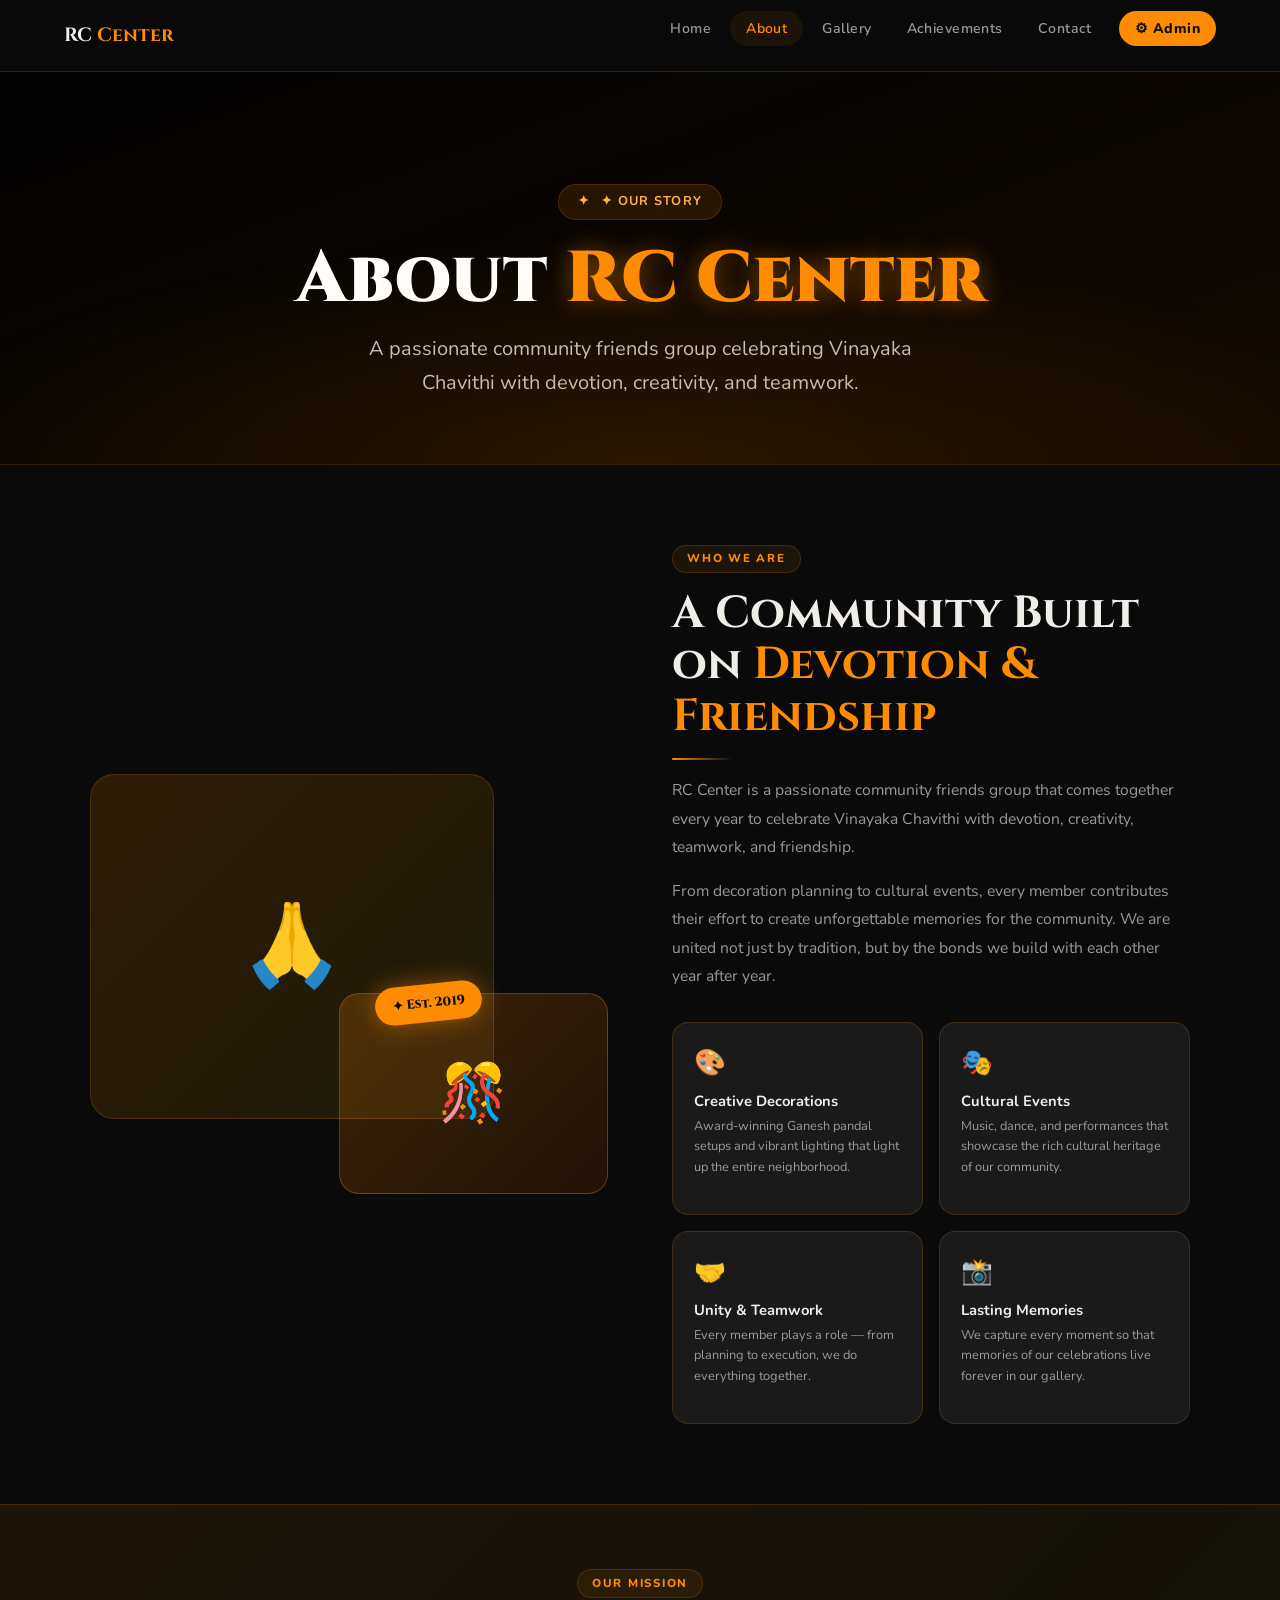
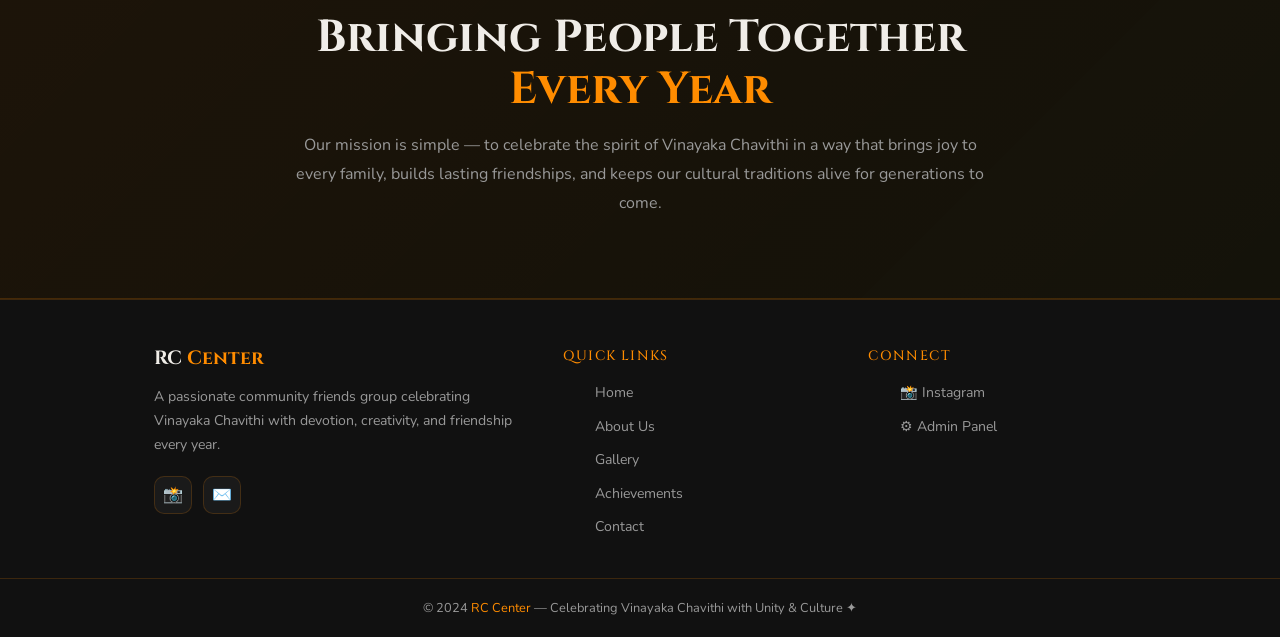
==== about.html @ 96481e12 "Add files via upload" ====
<!DOCTYPE html>
<html lang="en">
<head>
  <meta charset="UTF-8">
  <meta name="viewport" content="width=device-width, initial-scale=1.0">
  <title>About RC Center</title>
  <link href="https://cdn.jsdelivr.net/npm/bootstrap@5.3.3/dist/css/bootstrap.min.css" rel="stylesheet">
  <link rel="stylesheet" href="css/style.css">
</head>
<body>

<div class="page-content">

  <!-- INNER HERO -->
  <section class="inner-hero">
    <div class="hero-badge">✦ Our Story</div>
    <h1 class="hero-title">About <span class="highlight">RC Center</span></h1>
    <p class="hero-sub" style="margin:1rem auto 0;max-width:560px;">
      A passionate community friends group celebrating Vinayaka Chavithi with devotion, creativity, and teamwork.
    </p>
  </section>

  <!-- ABOUT MAIN -->
  <section style="padding:5rem 5%;">
    <div style="max-width:1100px;margin:0 auto;">
      <div class="about-grid">

        <!-- Visual -->
        <div class="about-visual fade-in">
          <div class="about-main-card">🙏</div>
          <div class="about-accent-card">🎊</div>
          <div class="about-floating-tag">✦ Est. 2019</div>
        </div>

        <!-- Text -->
        <div>
          <div class="section-tag">Who We Are</div>
          <h2 class="section-title">A Community Built on <span class="accent">Devotion & Friendship</span></h2>
          <div class="saffron-divider"></div>
          <p style="color:var(--muted);font-size:.98rem;line-height:1.8;margin-bottom:1rem;">
            RC Center is a passionate community friends group that comes together every year to celebrate
            Vinayaka Chavithi with devotion, creativity, teamwork, and friendship.
          </p>
          <p style="color:var(--muted);font-size:.98rem;line-height:1.8;margin-bottom:2rem;">
            From decoration planning to cultural events, every member contributes their effort to create
            unforgettable memories for the community. We are united not just by tradition, but by the
            bonds we build with each other year after year.
          </p>

          <div class="about-features">
            <div class="about-feat fade-in">
              <div class="feat-icon">🎨</div>
              <h4>Creative Decorations</h4>
              <p>Award-winning Ganesh pandal setups and vibrant lighting that light up the entire neighborhood.</p>
            </div>
            <div class="about-feat fade-in">
              <div class="feat-icon">🎭</div>
              <h4>Cultural Events</h4>
              <p>Music, dance, and performances that showcase the rich cultural heritage of our community.</p>
            </div>
            <div class="about-feat fade-in">
              <div class="feat-icon">🤝</div>
              <h4>Unity & Teamwork</h4>
              <p>Every member plays a role — from planning to execution, we do everything together.</p>
            </div>
            <div class="about-feat fade-in">
              <div class="feat-icon">📸</div>
              <h4>Lasting Memories</h4>
              <p>We capture every moment so that memories of our celebrations live forever in our gallery.</p>
            </div>
          </div>
        </div>

      </div>
    </div>
  </section>

  <!-- MISSION BANNER -->
  <section style="padding:4rem 5%;background:linear-gradient(135deg,rgba(255,140,0,.08),rgba(255,215,0,.04));border-top:1px solid var(--border);border-bottom:1px solid var(--border);">
    <div style="max-width:700px;margin:0 auto;text-align:center;">
      <div class="section-tag">Our Mission</div>
      <h2 class="section-title" style="margin-bottom:1rem;">Bringing People Together <span class="accent">Every Year</span></h2>
      <p style="color:var(--muted);font-size:1rem;line-height:1.8;">
        Our mission is simple — to celebrate the spirit of Vinayaka Chavithi in a way that brings joy
        to every family, builds lasting friendships, and keeps our cultural traditions alive for generations to come.
      </p>
    </div>
  </section>

</div>

<script src="js/ui.js"></script>
<script>
  rcNavbar('about.html');
  rcFooter();
</script>
</body>
</html>
---- css/style.css ----
/* ═══════════════════════════════════════
   RC CENTER — SAFFRON & DARK FESTIVAL CSS
   ═══════════════════════════════════════ */

@import url('https://fonts.googleapis.com/css2?family=Cinzel:wght@400;600;700;900&family=Nunito:wght@300;400;600;700;800&display=swap');

:root {
  --saffron:     #FF8C00;
  --saffron-lt:  #FFB347;
  --saffron-glow:#FFA500;
  --gold:        #FFD700;
  --dark:        #0A0A0A;
  --dark2:       #111111;
  --dark3:       #1A1A1A;
  --dark4:       #222222;
  --dark5:       #2A2A2A;
  --text:        #F0EDE8;
  --muted:       #999999;
  --border:      rgba(255,140,0,0.18);
  --glow:        0 0 24px rgba(255,140,0,0.45);
  --glow-sm:     0 0 12px rgba(255,140,0,0.3);
  --radius:      16px;
  --radius-lg:   24px;
}

*, *::before, *::after { box-sizing: border-box; margin: 0; padding: 0; }
html { scroll-behavior: smooth; }

body {
  font-family: 'Nunito', sans-serif;
  background: var(--dark);
  color: var(--text);
  overflow-x: hidden;
  min-height: 100vh;
  display: flex;
  flex-direction: column;
}

/* ── SCROLLBAR ── */
::-webkit-scrollbar { width: 5px; }
::-webkit-scrollbar-track { background: var(--dark2); }
::-webkit-scrollbar-thumb { background: var(--saffron); border-radius: 99px; }

/* ══════════════════════════════
   NAVBAR
══════════════════════════════ */
.rc-navbar {
  position: fixed; top: 0; left: 0; right: 0; z-index: 999;
  display: flex; align-items: center; justify-content: space-between;
  padding: 0 5%;
  height: 72px;
  background: rgba(10,10,10,0.92);
  backdrop-filter: blur(16px);
  border-bottom: 1px solid var(--border);
}

.rc-logo {
  display: flex; align-items: center; gap: 12px;
  text-decoration: none;
}
.rc-logo img {
  width: 46px; height: 46px;
  border-radius: 50%;
  border: 2px solid var(--saffron);
  box-shadow: var(--glow-sm);
  object-fit: cover;
}
.rc-logo-text {
  font-family: 'Cinzel', serif;
  font-size: 1.2rem; font-weight: 700;
  color: var(--text);
  line-height: 1.1;
}
.rc-logo-text span { color: var(--saffron); }

.rc-nav-links {
  display: flex; align-items: center; gap: .2rem;
  list-style: none;
}
.rc-nav-links a {
  color: var(--muted);
  text-decoration: none;
  font-weight: 600; font-size: .88rem;
  padding: .5rem 1rem;
  border-radius: 99px;
  transition: color .2s, background .2s;
  letter-spacing: .03em;
}
.rc-nav-links a:hover,
.rc-nav-links a.active {
  color: var(--saffron);
  background: rgba(255,140,0,.08);
}
.rc-nav-links .nav-admin {
  background: var(--saffron);
  color: var(--dark) !important;
  font-weight: 800;
  margin-left: .5rem;
}
.rc-nav-links .nav-admin:hover {
  background: var(--gold);
  color: var(--dark) !important;
}

/* hamburger */
.rc-hamburger {
  display: none; flex-direction: column; gap: 5px;
  cursor: pointer; padding: .4rem;
}
.rc-hamburger span {
  display: block; width: 24px; height: 2px;
  background: var(--saffron); border-radius: 2px;
  transition: .3s;
}

/* mobile nav */
.rc-mobile-nav {
  display: none;
  position: fixed; top: 72px; left: 0; right: 0;
  background: rgba(10,10,10,0.98);
  backdrop-filter: blur(20px);
  border-bottom: 1px solid var(--border);
  z-index: 998; padding: 1rem 5%;
  flex-direction: column; gap: .3rem;
}
.rc-mobile-nav.open { display: flex; }
.rc-mobile-nav a {
  color: var(--text); text-decoration: none;
  font-weight: 600; padding: .8rem 1rem;
  border-radius: 10px;
  transition: background .2s, color .2s;
}
.rc-mobile-nav a:hover { background: var(--dark3); color: var(--saffron); }

/* ══════════════════════════════
   FOOTER
══════════════════════════════ */
.rc-footer {
  background: var(--dark2);
  border-top: 1px solid var(--border);
  margin-top: auto;
}
.rc-footer-inner {
  max-width: 1100px; margin: 0 auto;
  padding: 3rem 5% 1.5rem;
  display: grid;
  grid-template-columns: 1.4fr 1fr 1fr;
  gap: 3rem;
}
.footer-brand .rc-logo { margin-bottom: 1rem; }
.footer-brand p { color: var(--muted); font-size: .88rem; line-height: 1.7; }
.footer-col h4 {
  font-family: 'Cinzel', serif;
  font-size: .85rem; color: var(--saffron);
  letter-spacing: .1em; text-transform: uppercase;
  margin-bottom: 1rem;
}
.footer-col ul { list-style: none; }
.footer-col ul li { margin-bottom: .6rem; }
.footer-col ul a {
  color: var(--muted); text-decoration: none;
  font-size: .88rem; transition: color .2s;
}
.footer-col ul a:hover { color: var(--saffron); }
.footer-social { display: flex; gap: .7rem; margin-top: 1.2rem; }
.social-btn {
  width: 38px; height: 38px; border-radius: 10px;
  background: var(--dark3); border: 1px solid var(--border);
  display: flex; align-items: center; justify-content: center;
  font-size: 1rem; text-decoration: none;
  transition: background .2s, transform .2s;
}
.social-btn:hover { background: var(--saffron); transform: translateY(-3px); }
.rc-footer-bottom {
  text-align: center; padding: 1.2rem 5%;
  border-top: 1px solid var(--border);
  color: var(--muted); font-size: .8rem;
}
.rc-footer-bottom span { color: var(--saffron); }

/* ══════════════════════════════
   PAGE WRAPPER / CONTENT
══════════════════════════════ */
.page-content { padding-top: 72px; flex: 1; }

/* ══════════════════════════════
   HERO (index)
══════════════════════════════ */
.hero-section {
  min-height: 100vh;
  background:
    linear-gradient(160deg, rgba(0,0,0,.75) 0%, rgba(0,0,0,.55) 100%),
    url('../images/bg.jpg') center/cover no-repeat;
  display: flex; align-items: center; justify-content: center;
  text-align: center; padding: 6rem 5% 4rem;
  position: relative; overflow: hidden;
}
.hero-particles {
  position: absolute; inset: 0; pointer-events: none; overflow: hidden;
}
.particle {
  position: absolute;
  width: 4px; height: 4px;
  background: var(--saffron);
  border-radius: 50%;
  opacity: 0;
  animation: rise var(--d, 6s) var(--delay, 0s) ease-in infinite;
}
@keyframes rise {
  0%   { opacity: 0; transform: translateY(100vh) scale(0); }
  10%  { opacity: .8; }
  90%  { opacity: .4; }
  100% { opacity: 0; transform: translateY(-10vh) scale(1.5); }
}

.hero-badge {
  display: inline-flex; align-items: center; gap: .5rem;
  background: rgba(255,140,0,.12); border: 1px solid var(--border);
  color: var(--saffron-lt);
  padding: .45rem 1.2rem; border-radius: 99px;
  font-size: .8rem; font-weight: 700; letter-spacing: .1em;
  text-transform: uppercase; margin-bottom: 1.5rem;
  animation: fadeUp .7s ease both;
}
.hero-badge::before { content: '✦'; margin-right: .2rem; }

.hero-title {
  font-family: 'Cinzel', serif;
  font-size: clamp(3rem, 8vw, 6.5rem);
  font-weight: 900; line-height: 1.0;
  color: #fff; margin-bottom: 1rem;
  animation: fadeUp .7s .1s ease both;
}
.hero-title .highlight {
  color: var(--saffron);
  text-shadow: var(--glow);
}
.hero-sub {
  font-size: clamp(1rem, 2vw, 1.25rem);
  color: rgba(255,255,255,.75);
  max-width: 560px; margin: 0 auto 2.5rem;
  line-height: 1.7;
  animation: fadeUp .7s .2s ease both;
}
.hero-actions {
  display: flex; gap: 1rem; justify-content: center; flex-wrap: wrap;
  animation: fadeUp .7s .3s ease both;
}
.btn-saffron {
  display: inline-flex; align-items: center; gap: .5rem;
  background: var(--saffron); color: var(--dark);
  padding: .9rem 2.2rem; border-radius: 99px;
  font-weight: 800; font-size: .95rem;
  text-decoration: none; border: none; cursor: pointer;
  transition: background .2s, transform .2s, box-shadow .2s;
}
.btn-saffron:hover {
  background: var(--gold); transform: translateY(-3px);
  box-shadow: var(--glow);
}
.btn-ghost {
  display: inline-flex; align-items: center; gap: .5rem;
  background: transparent; color: #fff;
  padding: .9rem 2.2rem; border-radius: 99px;
  font-weight: 700; font-size: .95rem;
  text-decoration: none;
  border: 1.5px solid rgba(255,255,255,.3);
  transition: border-color .2s, background .2s, transform .2s;
}
.btn-ghost:hover {
  border-color: var(--saffron); color: var(--saffron);
  background: rgba(255,140,0,.07); transform: translateY(-3px);
}

.hero-stats {
  display: flex; gap: 3rem; justify-content: center;
  margin-top: 4rem; flex-wrap: wrap;
  animation: fadeUp .7s .4s ease both;
}
.stat { text-align: center; }
.stat-num {
  font-family: 'Cinzel', serif;
  font-size: 2.4rem; font-weight: 900;
  color: var(--saffron);
  text-shadow: var(--glow-sm);
  line-height: 1;
}
.stat-label {
  font-size: .78rem; color: rgba(255,255,255,.5);
  text-transform: uppercase; letter-spacing: .1em;
  margin-top: .3rem;
}
.stat-divider {
  width: 1px; background: var(--border);
  align-self: stretch;
}

/* ══════════════════════════════
   SECTION COMMONS
══════════════════════════════ */
.section-wrap { padding: 5rem 5%; max-width: 1100px; margin: 0 auto; }
.section-tag {
  display: inline-block;
  font-size: .72rem; font-weight: 800; letter-spacing: .15em;
  text-transform: uppercase; color: var(--saffron);
  background: rgba(255,140,0,.08);
  border: 1px solid var(--border);
  padding: .3rem .9rem; border-radius: 99px;
  margin-bottom: .9rem;
}
.section-title {
  font-family: 'Cinzel', serif;
  font-size: clamp(1.8rem, 4vw, 2.8rem);
  font-weight: 700; line-height: 1.15; margin-bottom: .8rem;
}
.section-title .accent { color: var(--saffron); }
.section-sub { color: var(--muted); font-size: .98rem; line-height: 1.75; max-width: 540px; }

/* divider */
.saffron-divider {
  height: 2px; width: 60px;
  background: linear-gradient(90deg, var(--saffron), transparent);
  border-radius: 2px; margin: 1rem 0;
}

/* ══════════════════════════════
   INNER PAGE HERO
══════════════════════════════ */
.inner-hero {
  background:
    linear-gradient(160deg, rgba(0,0,0,.82) 0%, rgba(20,10,0,.9) 100%),
    url('../images/bg.jpg') center/cover no-repeat;
  padding: 7rem 5% 4rem;
  text-align: center;
  border-bottom: 1px solid var(--border);
  position: relative; overflow: hidden;
}
.inner-hero::after {
  content: '';
  position: absolute; inset: 0;
  background: radial-gradient(ellipse 60% 60% at 50% 100%, rgba(255,140,0,.12), transparent);
  pointer-events: none;
}
.inner-hero .hero-title { font-size: clamp(2.5rem, 6vw, 4.5rem); }

/* ══════════════════════════════
   CARDS
══════════════════════════════ */
.rc-card {
  background: var(--dark3);
  border: 1px solid var(--border);
  border-radius: var(--radius-lg);
  padding: 2rem;
  transition: transform .25s, box-shadow .25s, border-color .25s;
}
.rc-card:hover {
  transform: translateY(-6px);
  box-shadow: var(--glow);
  border-color: rgba(255,140,0,.4);
}

/* ══════════════════════════════
   ABOUT PAGE
══════════════════════════════ */
.about-grid {
  display: grid; grid-template-columns: 1fr 1fr;
  gap: 4rem; align-items: center;
}
.about-visual {
  position: relative; height: 420px;
}
.about-main-card {
  width: 78%; height: 82%;
  background: linear-gradient(135deg, rgba(255,140,0,.15), rgba(255,215,0,.08));
  border: 1px solid var(--border);
  border-radius: 24px;
  display: flex; align-items: center; justify-content: center;
  font-size: 5rem;
  position: absolute; top: 0; left: 0;
}
.about-accent-card {
  width: 52%; height: 48%;
  background: linear-gradient(135deg, rgba(255,140,0,.2), rgba(255,100,0,.1));
  border: 1px solid rgba(255,140,0,.3);
  border-radius: 20px;
  display: flex; align-items: center; justify-content: center;
  font-size: 3.5rem;
  position: absolute; bottom: 0; right: 0;
}
.about-floating-tag {
  position: absolute; top: 50%; left: 55%;
  background: var(--saffron); color: var(--dark);
  font-family: 'Cinzel', serif;
  font-size: .8rem; font-weight: 800;
  padding: .6rem 1.1rem; border-radius: 99px;
  transform: rotate(-6deg);
  white-space: nowrap; z-index: 2;
  box-shadow: var(--glow);
}

.about-features { display: grid; grid-template-columns: 1fr 1fr; gap: 1rem; margin-top: 2rem; }
.about-feat {
  background: var(--dark3); border: 1px solid var(--border);
  border-radius: var(--radius); padding: 1.3rem;
  transition: border-color .2s, transform .2s;
}
.about-feat:hover { border-color: rgba(255,140,0,.4); transform: translateY(-3px); }
.feat-icon { font-size: 1.6rem; margin-bottom: .7rem; }
.about-feat h4 { font-size: .92rem; font-weight: 700; margin-bottom: .3rem; }
.about-feat p { font-size: .8rem; color: var(--muted); line-height: 1.6; }

/* ══════════════════════════════
   ACHIEVEMENTS PAGE
══════════════════════════════ */
.achievements-grid { display: grid; grid-template-columns: repeat(auto-fit, minmax(280px, 1fr)); gap: 1.5rem; margin-top: 3rem; }
.achievement-card {
  background: var(--dark3); border: 1px solid var(--border);
  border-radius: var(--radius-lg); padding: 2rem;
  text-align: center;
  transition: transform .25s, box-shadow .25s, border-color .25s;
  position: relative; overflow: hidden;
}
.achievement-card::before {
  content: '';
  position: absolute; top: 0; left: 0; right: 0; height: 3px;
  background: linear-gradient(90deg, transparent, var(--saffron), transparent);
}
.achievement-card:hover {
  transform: translateY(-8px); box-shadow: var(--glow);
  border-color: rgba(255,140,0,.4);
}
.ach-icon { font-size: 3rem; margin-bottom: 1.2rem; }
.achievement-card h3 {
  font-family: 'Cinzel', serif;
  font-size: 1.1rem; color: var(--saffron); margin-bottom: .8rem;
}
.achievement-card p { color: var(--muted); font-size: .9rem; line-height: 1.7; }

/* ══════════════════════════════
   GALLERY PAGE
══════════════════════════════ */
.year-grid {
  display: grid;
  grid-template-columns: repeat(auto-fit, minmax(260px, 1fr));
  gap: 1.5rem; margin-top: 3rem;
}
.year-card {
  background: var(--dark3); border: 1px solid var(--border);
  border-radius: var(--radius-lg); padding: 2.5rem 2rem;
  text-align: center;
  transition: transform .25s, box-shadow .25s, border-color .25s;
  cursor: pointer;
}
.year-card:hover {
  transform: translateY(-8px); box-shadow: var(--glow);
  border-color: rgba(255,140,0,.5);
}
.year-num {
  font-family: 'Cinzel', serif;
  font-size: 3.5rem; font-weight: 900;
  color: var(--saffron); text-shadow: var(--glow-sm);
  line-height: 1; margin-bottom: .8rem;
}
.year-card p { color: var(--muted); font-size: .9rem; margin-bottom: 1.5rem; }
.empty-state { text-align: center; color: var(--muted); font-size: 1.1rem; padding: 4rem; }

/* ══════════════════════════════
   YEAR / POSTS PAGE
══════════════════════════════ */
.posts-grid {
  display: grid;
  grid-template-columns: repeat(auto-fit, minmax(300px, 1fr));
  gap: 1.5rem; margin-top: 3rem;
}
.post-card {
  background: var(--dark3); border: 1px solid var(--border);
  border-radius: var(--radius-lg); overflow: hidden;
  transition: transform .25s, box-shadow .25s;
}
.post-card:hover { transform: translateY(-6px); box-shadow: var(--glow); }
.post-card img {
  width: 100%; aspect-ratio: 4/3; object-fit: cover;
  display: block;
}
.post-body { padding: 1.3rem; }
.post-caption { color: var(--saffron); font-size: 1rem; font-weight: 700; margin-bottom: .8rem; }
.reel-thumb {
  aspect-ratio: 4/3; background: var(--dark4);
  display: flex; flex-direction: column;
  align-items: center; justify-content: center; gap: 1rem;
}
.reel-thumb span { font-size: 3.5rem; }
.reel-thumb p { color: var(--muted); font-size: .85rem; }

/* ══════════════════════════════
   CONTACT PAGE
══════════════════════════════ */
.contact-grid {
  display: grid; grid-template-columns: 1fr 1fr;
  gap: 4rem; align-items: start;
}
.contact-cards { display: flex; flex-direction: column; gap: 1rem; margin-top: 2rem; }
.contact-item {
  display: flex; align-items: center; gap: 1rem;
  background: var(--dark3); border: 1px solid var(--border);
  border-radius: var(--radius); padding: 1rem 1.3rem;
  transition: border-color .2s;
}
.contact-item:hover { border-color: rgba(255,140,0,.4); }
.ci-icon {
  width: 42px; height: 42px; border-radius: 12px;
  background: rgba(255,140,0,.1);
  display: flex; align-items: center; justify-content: center;
  font-size: 1.2rem; flex-shrink: 0;
}
.ci-label { font-size: .72rem; color: var(--muted); text-transform: uppercase; letter-spacing: .08em; }
.ci-val { font-size: .92rem; font-weight: 700; color: var(--text); }

/* ══════════════════════════════
   LOGIN / ADMIN
══════════════════════════════ */
.auth-section {
  min-height: 100vh; display: flex;
  align-items: center; justify-content: center;
  padding: 5rem 5%;
  background: radial-gradient(ellipse 60% 50% at 50% 0%, rgba(255,140,0,.08), transparent 70%);
}
.auth-box {
  background: var(--dark2); border: 1px solid var(--border);
  border-radius: var(--radius-lg); padding: 3rem 2.5rem;
  width: 100%; max-width: 420px;
  box-shadow: 0 0 60px rgba(0,0,0,.5);
}
.auth-logo {
  text-align: center; margin-bottom: 2rem;
}
.auth-logo img {
  width: 72px; height: 72px; border-radius: 50%;
  border: 2px solid var(--saffron); box-shadow: var(--glow-sm);
  object-fit: cover;
}
.auth-logo h2 {
  font-family: 'Cinzel', serif;
  font-size: 1.4rem; margin-top: .8rem; color: var(--text);
}
.auth-logo p { color: var(--muted); font-size: .85rem; }

.form-group { margin-bottom: 1.2rem; }
.form-label {
  display: block; font-size: .75rem; font-weight: 700;
  color: var(--muted); text-transform: uppercase;
  letter-spacing: .08em; margin-bottom: .45rem;
}
.rc-input {
  width: 100%; background: var(--dark3);
  border: 1px solid var(--border); border-radius: 10px;
  padding: .8rem 1rem;
  color: var(--text); font-family: 'Nunito', sans-serif; font-size: .92rem;
  outline: none; transition: border-color .2s;
}
.rc-input:focus { border-color: var(--saffron); }
.rc-input::placeholder { color: #555; }
textarea.rc-input { resize: vertical; min-height: 100px; }

.btn-full {
  width: 100%; background: var(--saffron); color: var(--dark);
  border: none; border-radius: 99px; padding: .9rem;
  font-family: 'Nunito', sans-serif;
  font-weight: 800; font-size: .95rem; cursor: pointer;
  transition: background .2s, transform .15s;
}
.btn-full:hover { background: var(--gold); transform: translateY(-2px); }

.form-msg { margin-top: .8rem; font-size: .85rem; font-weight: 600; text-align: center; }
.form-msg.success { color: #4ade80; }
.form-msg.error   { color: #f87171; }

/* admin sections */
.admin-section { margin-bottom: 2.5rem; }
.admin-section h3 {
  font-family: 'Cinzel', serif;
  font-size: 1rem; color: var(--saffron);
  margin-bottom: 1.2rem; padding-bottom: .6rem;
  border-bottom: 1px solid var(--border);
}

/* ══════════════════════════════
   ANIMATIONS
══════════════════════════════ */
@keyframes fadeUp {
  from { opacity: 0; transform: translateY(22px); }
  to   { opacity: 1; transform: translateY(0); }
}
.fade-in {
  opacity: 0; transform: translateY(28px);
  transition: opacity .55s ease, transform .55s ease;
}
.fade-in.visible { opacity: 1; transform: translateY(0); }

/* ══════════════════════════════
   RESPONSIVE
══════════════════════════════ */
@media (max-width: 900px) {
  .about-grid, .contact-grid { grid-template-columns: 1fr; gap: 2.5rem; }
  .about-visual { height: 280px; }
  .rc-nav-links { display: none; }
  .rc-hamburger { display: flex; }
  .rc-footer-inner { grid-template-columns: 1fr 1fr; }
}
@media (max-width: 600px) {
  .about-features { grid-template-columns: 1fr; }
  .rc-footer-inner { grid-template-columns: 1fr; gap: 2rem; }
  .hero-stats { gap: 1.5rem; }
  .stat-divider { display: none; }
}
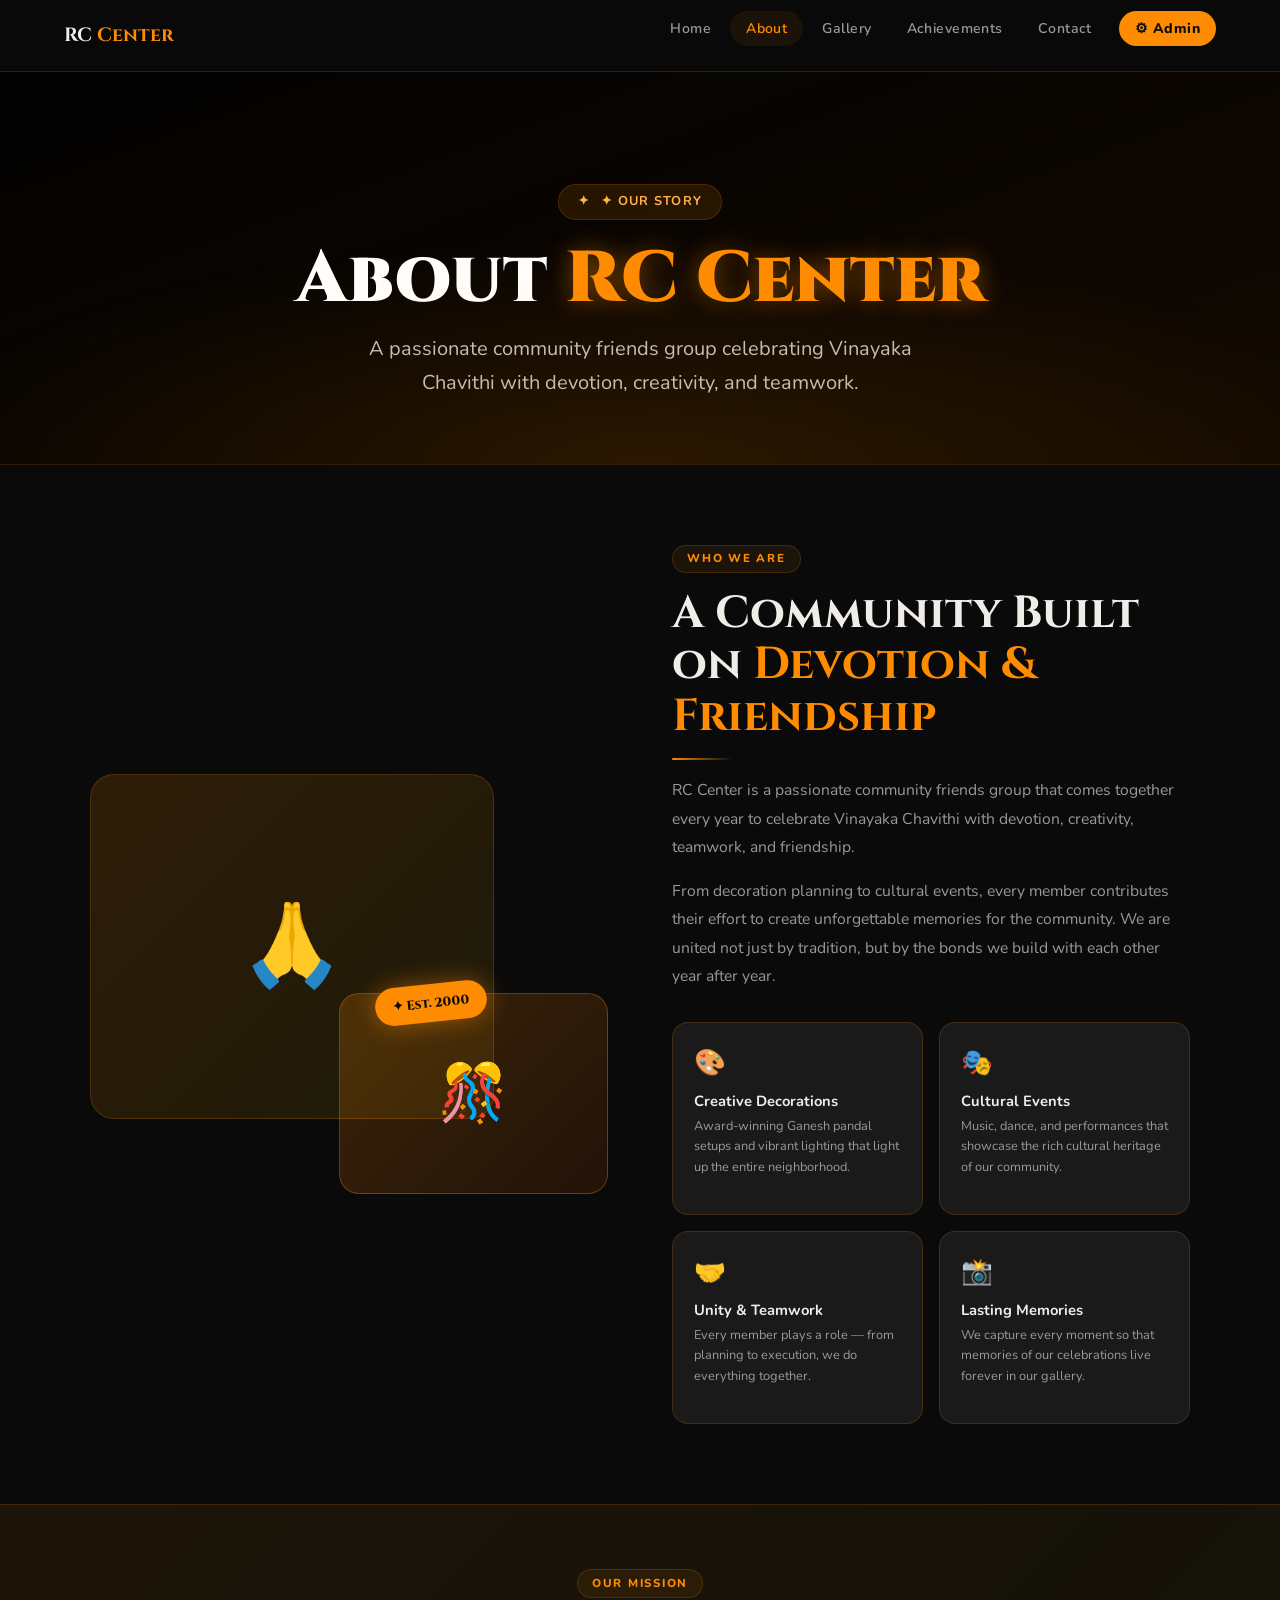
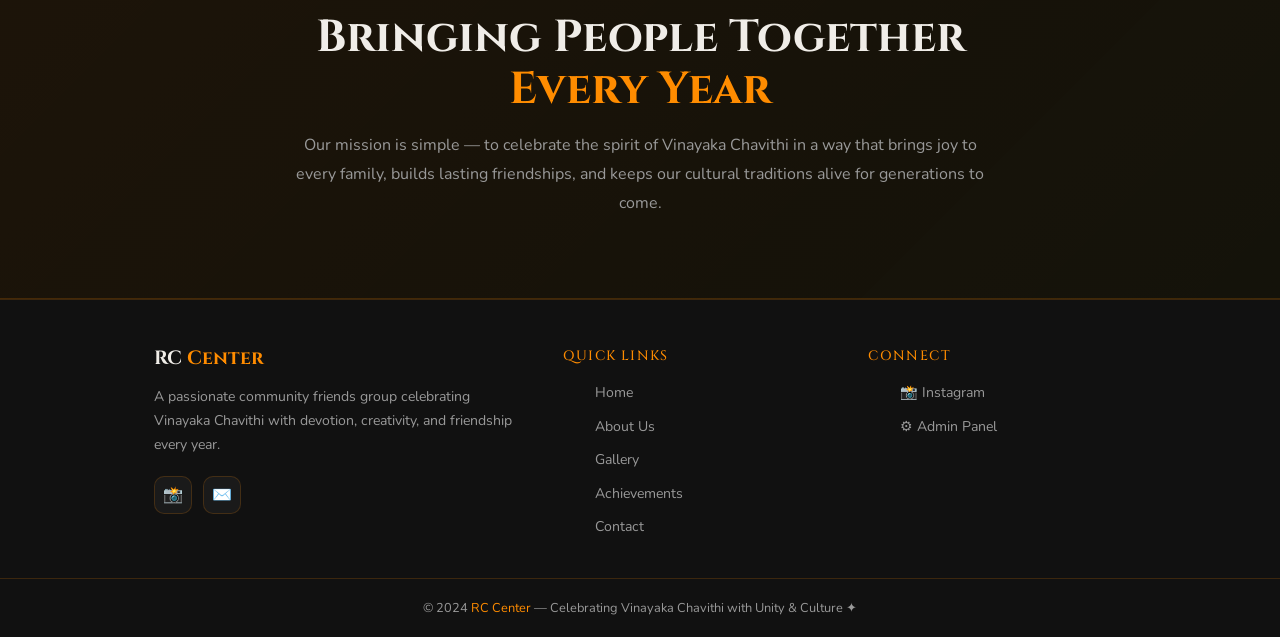
==== commit e1b1c552: "Update establishment year in about.html" ====
--- a/about.html
+++ b/about.html
@@ -29,7 +29,7 @@
         <div class="about-visual fade-in">
           <div class="about-main-card">🙏</div>
           <div class="about-accent-card">🎊</div>
-          <div class="about-floating-tag">✦ Est. 2019</div>
+          <div class="about-floating-tag">✦ Est. 2000</div>
         </div>
 
         <!-- Text -->
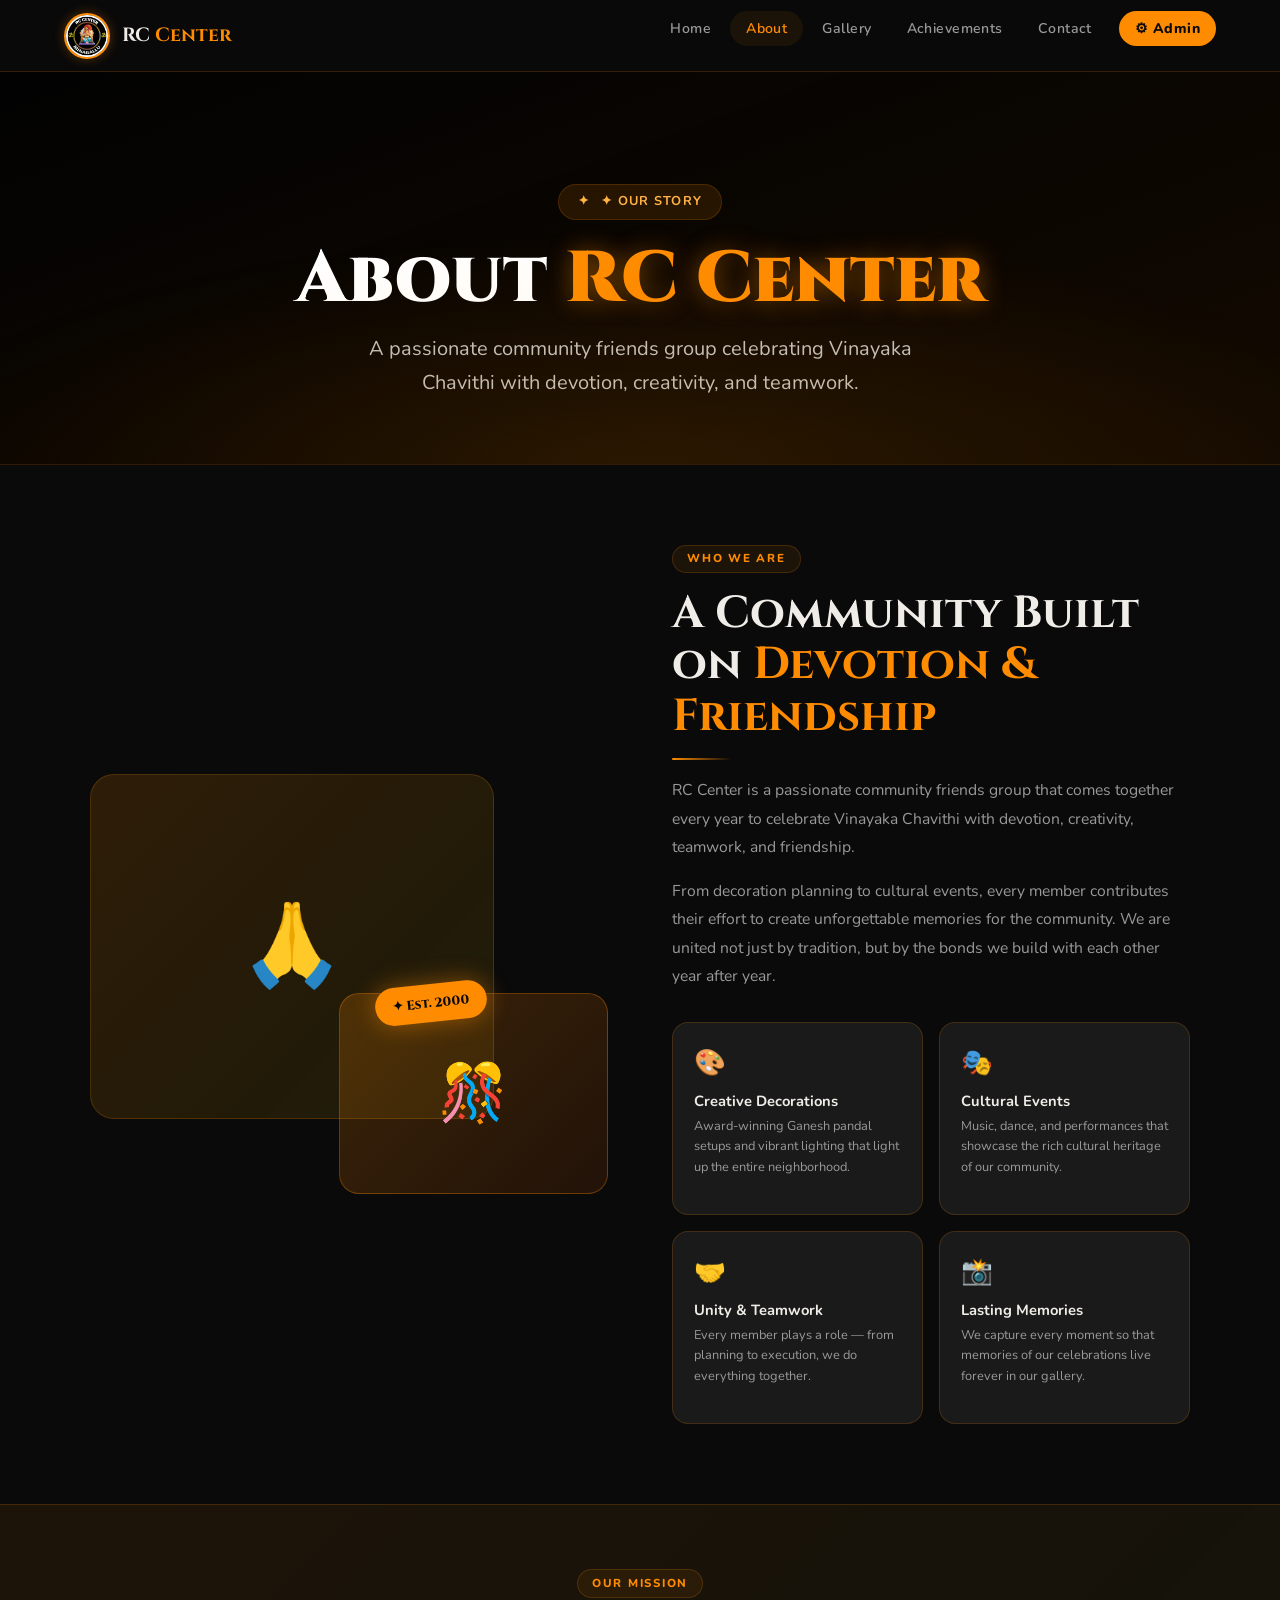
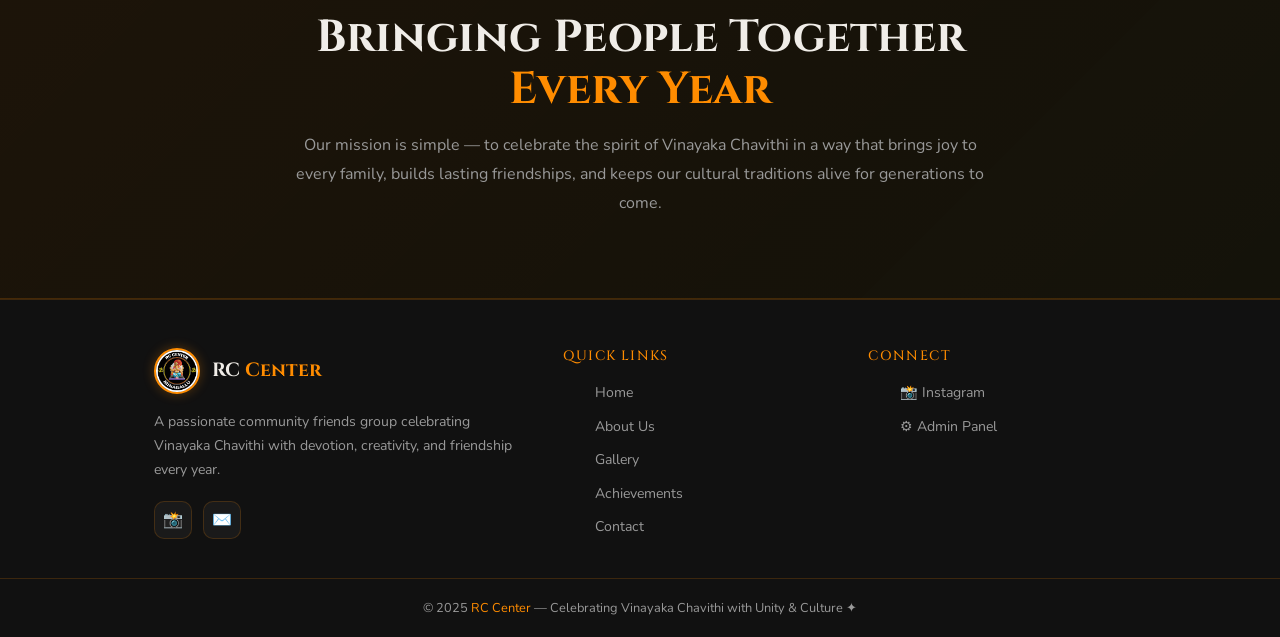
==== commit ada4a9dc: "Update about.html" ====
--- a/about.html
+++ b/about.html
@@ -1,4 +1,4 @@
-<!DOCTYPE html>
+ <!DOCTYPE html>
 <html lang="en">
 <head>
   <meta charset="UTF-8">
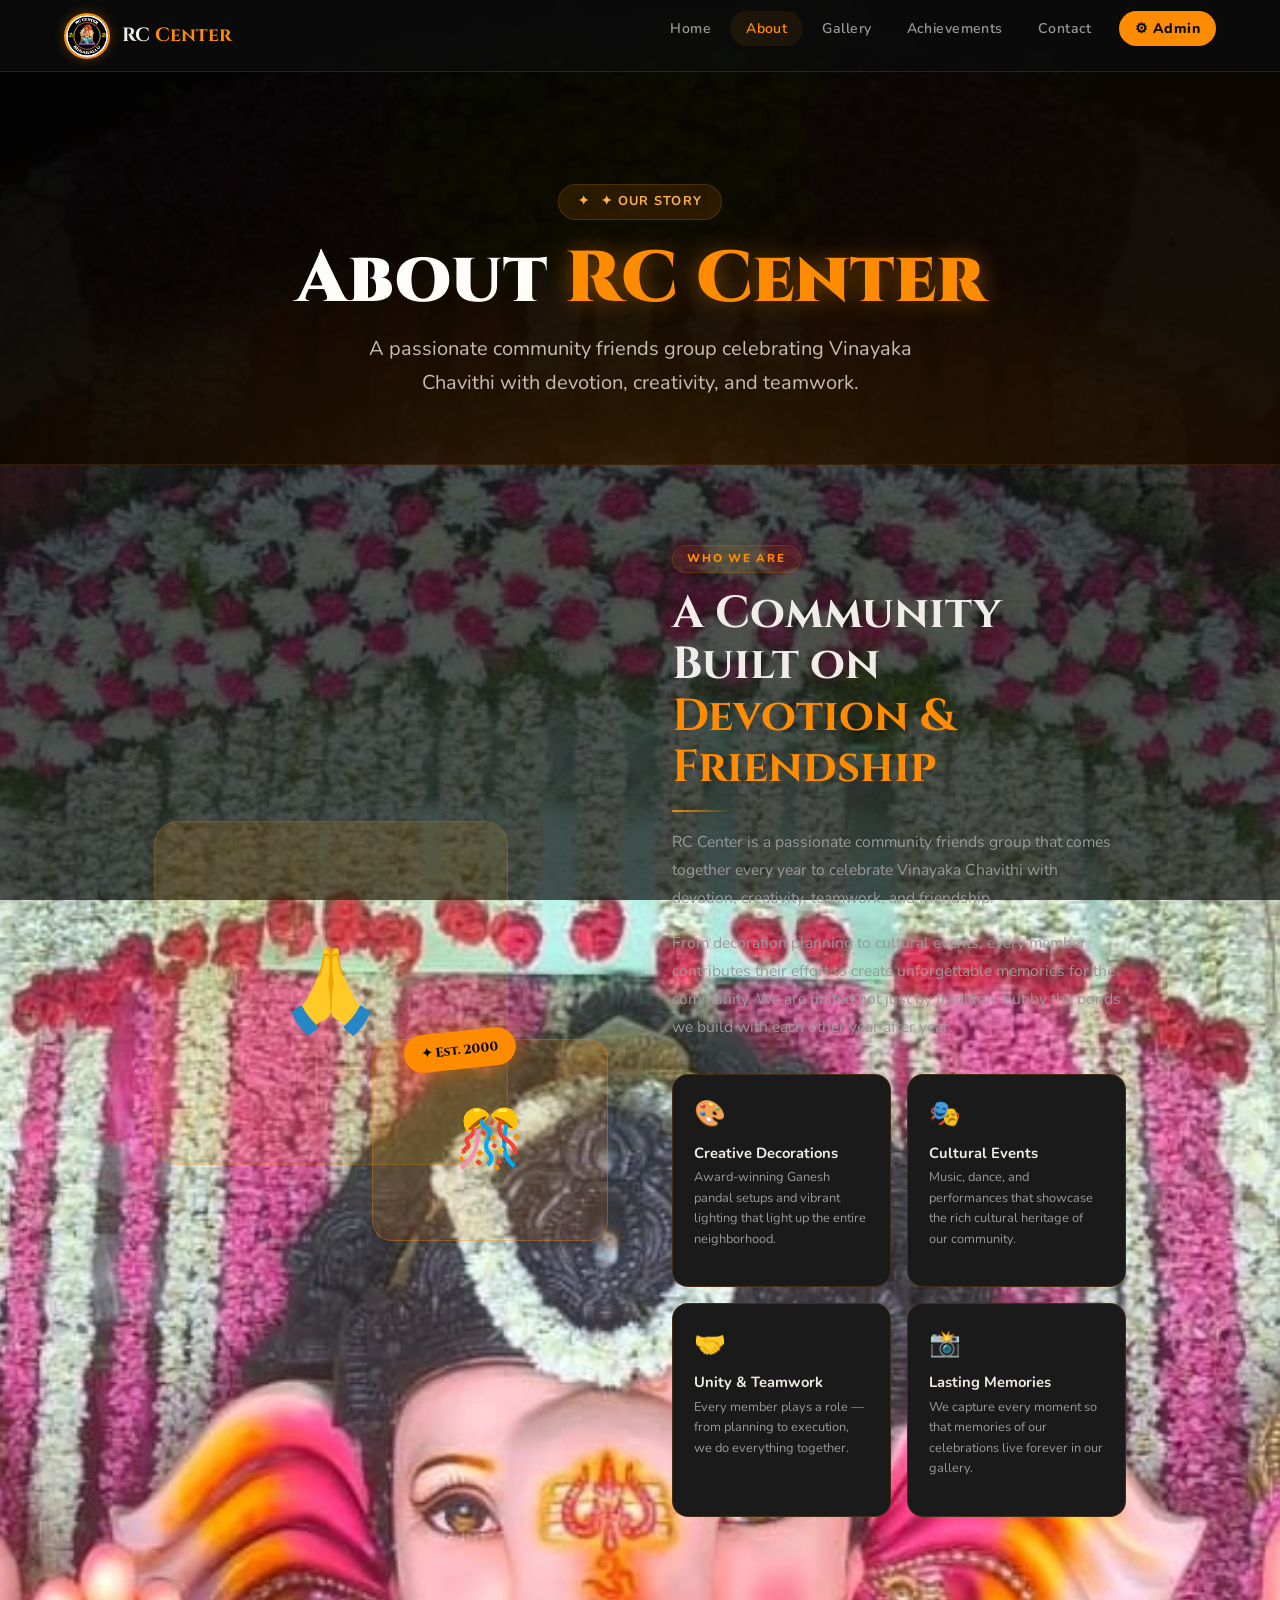
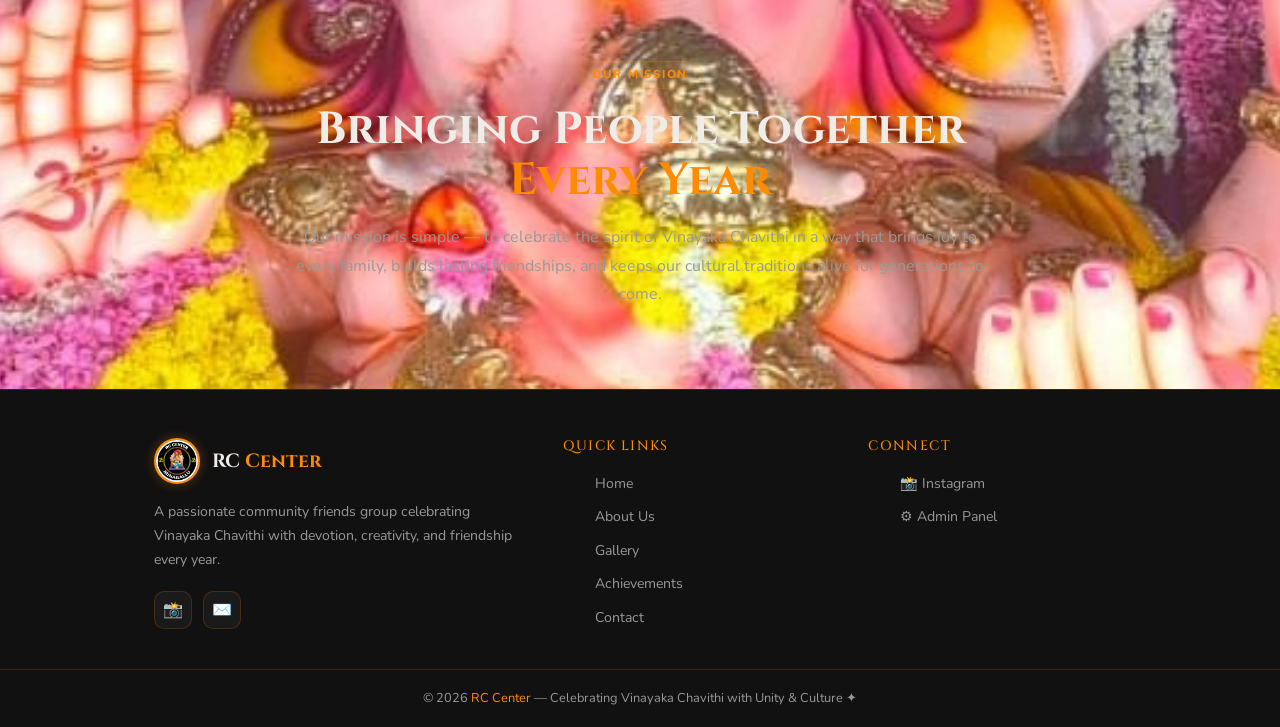
==== commit f6120e3b: "Update about.html" ====
--- a/about.html
+++ b/about.html
@@ -21,8 +21,7 @@
   </section>
 
   <!-- ABOUT MAIN -->
-  <section style="padding:5rem 5%;">
-    <div style="max-width:1100px;margin:0 auto;">
+  <section class="about-section section-wrap">
       <div class="about-grid">
 
         <!-- Visual -->
@@ -72,12 +71,11 @@
         </div>
 
       </div>
-    </div>
   </section>
 
   <!-- MISSION BANNER -->
-  <section style="padding:4rem 5%;background:linear-gradient(135deg,rgba(255,140,0,.08),rgba(255,215,0,.04));border-top:1px solid var(--border);border-bottom:1px solid var(--border);">
-    <div style="max-width:700px;margin:0 auto;text-align:center;">
+  <section class="mission-banner section-bg">
+    <div style="max-width:700px;margin:0 auto;text-align:center;padding:4rem 0;">
       <div class="section-tag">Our Mission</div>
       <h2 class="section-title" style="margin-bottom:1rem;">Bringing People Together <span class="accent">Every Year</span></h2>
       <p style="color:var(--muted);font-size:1rem;line-height:1.8;">
--- a/css/style.css
+++ b/css/style.css
@@ -1,4 +1,4 @@
-/* ═══════════════════════════════════════
+ /* ═══════════════════════════════════════
    RC CENTER — SAFFRON & DARK FESTIVAL CSS
    ═══════════════════════════════════════ */
 
@@ -29,11 +29,27 @@
 body {
   font-family: 'Nunito', sans-serif;
   background: var(--dark);
+  background-image: url('../images/background1.jpg');
+  background-size: cover;
+  background-position: center;
+  background-repeat: no-repeat;
   color: var(--text);
   overflow-x: hidden;
   min-height: 100vh;
   display: flex;
   flex-direction: column;
+  position: relative;
+}
+
+body::before {
+  content: '';
+  position: fixed;
+  top: 0;
+  left: 0;
+  right: 0;
+  bottom: 0;
+  background: rgba(10, 10, 10, 0.7);
+  z-index: -1;
 }
 
 /* ── SCROLLBAR ── */
@@ -181,7 +197,12 @@
 /* ══════════════════════════════
    PAGE WRAPPER / CONTENT
 ══════════════════════════════ */
-.page-content { padding-top: 72px; flex: 1; }
+.page-content {
+  padding-top: 72px;
+  flex: 1;
+  position: relative;
+  z-index: 1;
+}
 
 /* ══════════════════════════════
    HERO (index)
@@ -190,7 +211,7 @@
   min-height: 100vh;
   background:
     linear-gradient(160deg, rgba(0,0,0,.75) 0%, rgba(0,0,0,.55) 100%),
-    url('../images/bg.jpg') center/cover no-repeat;
+    url('../images/background1.jpg') center/cover no-repeat;
   display: flex; align-items: center; justify-content: center;
   text-align: center; padding: 6rem 5% 4rem;
   position: relative; overflow: hidden;
